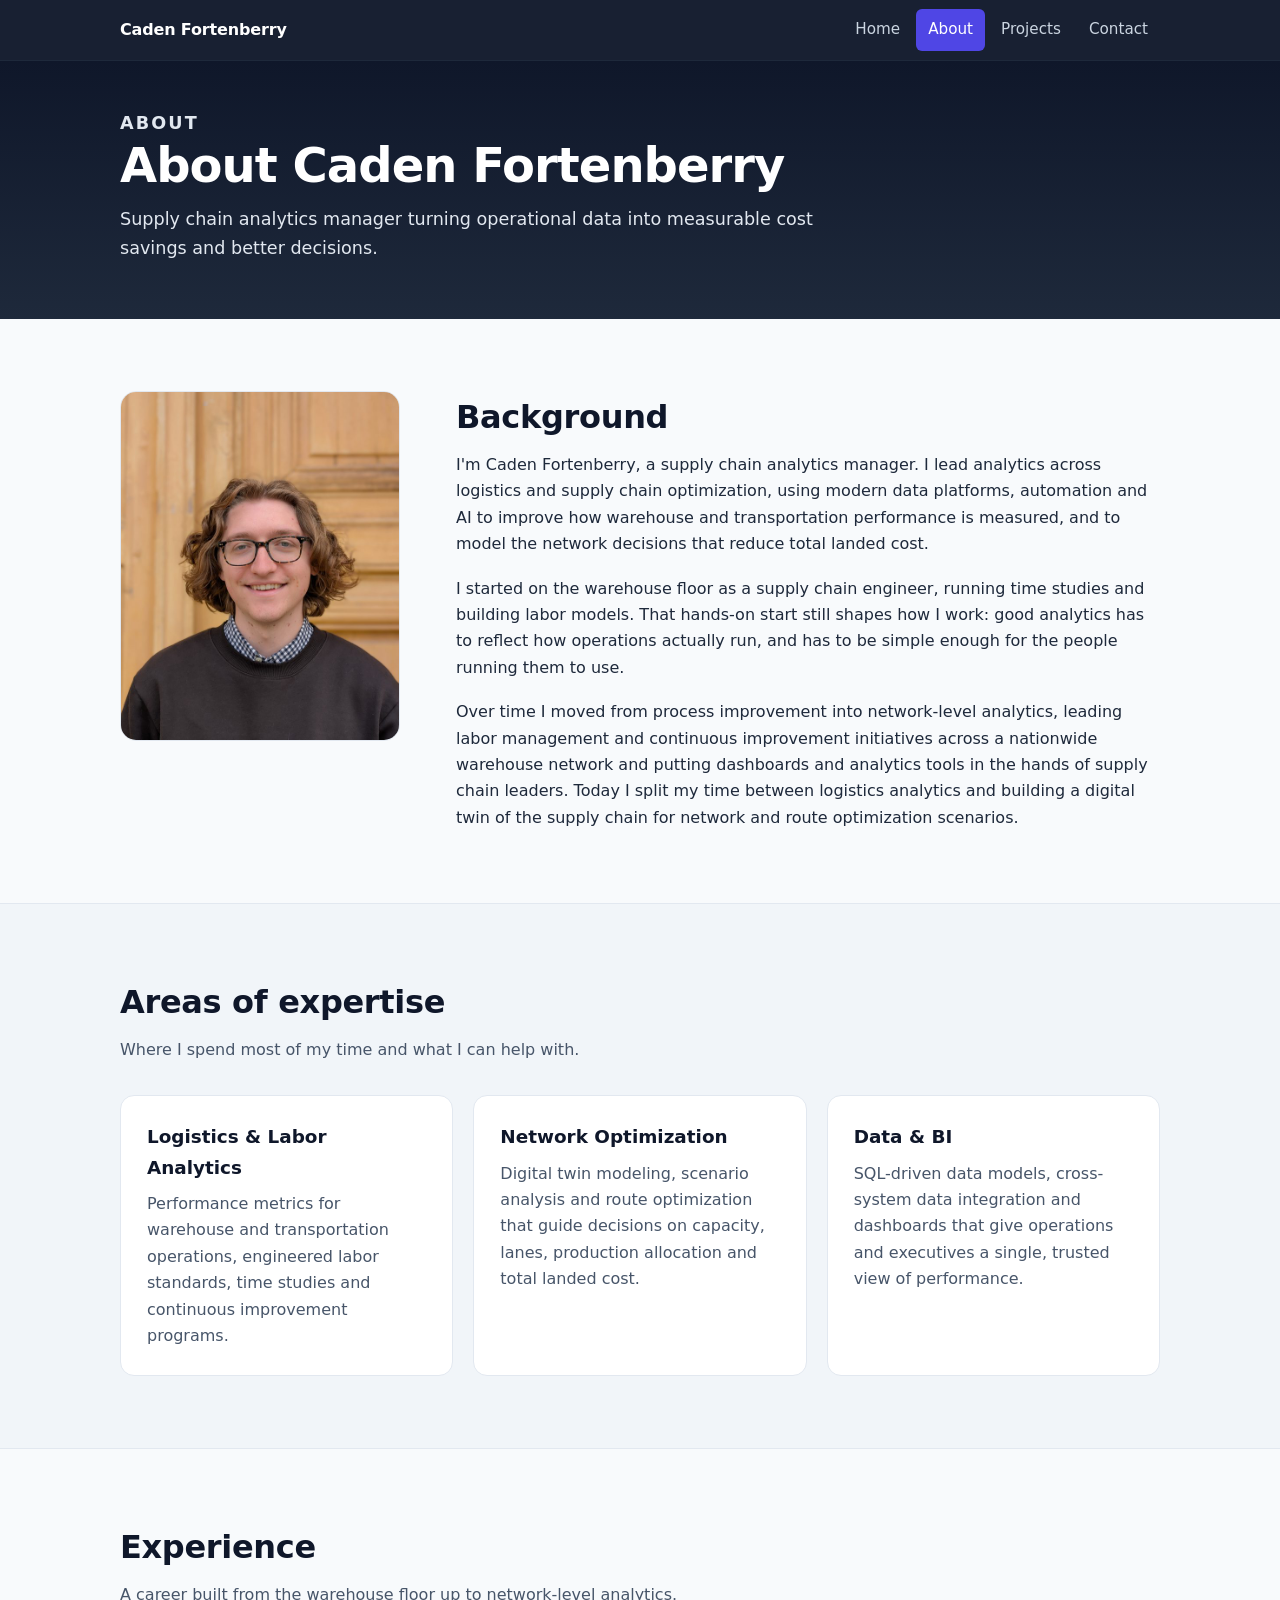
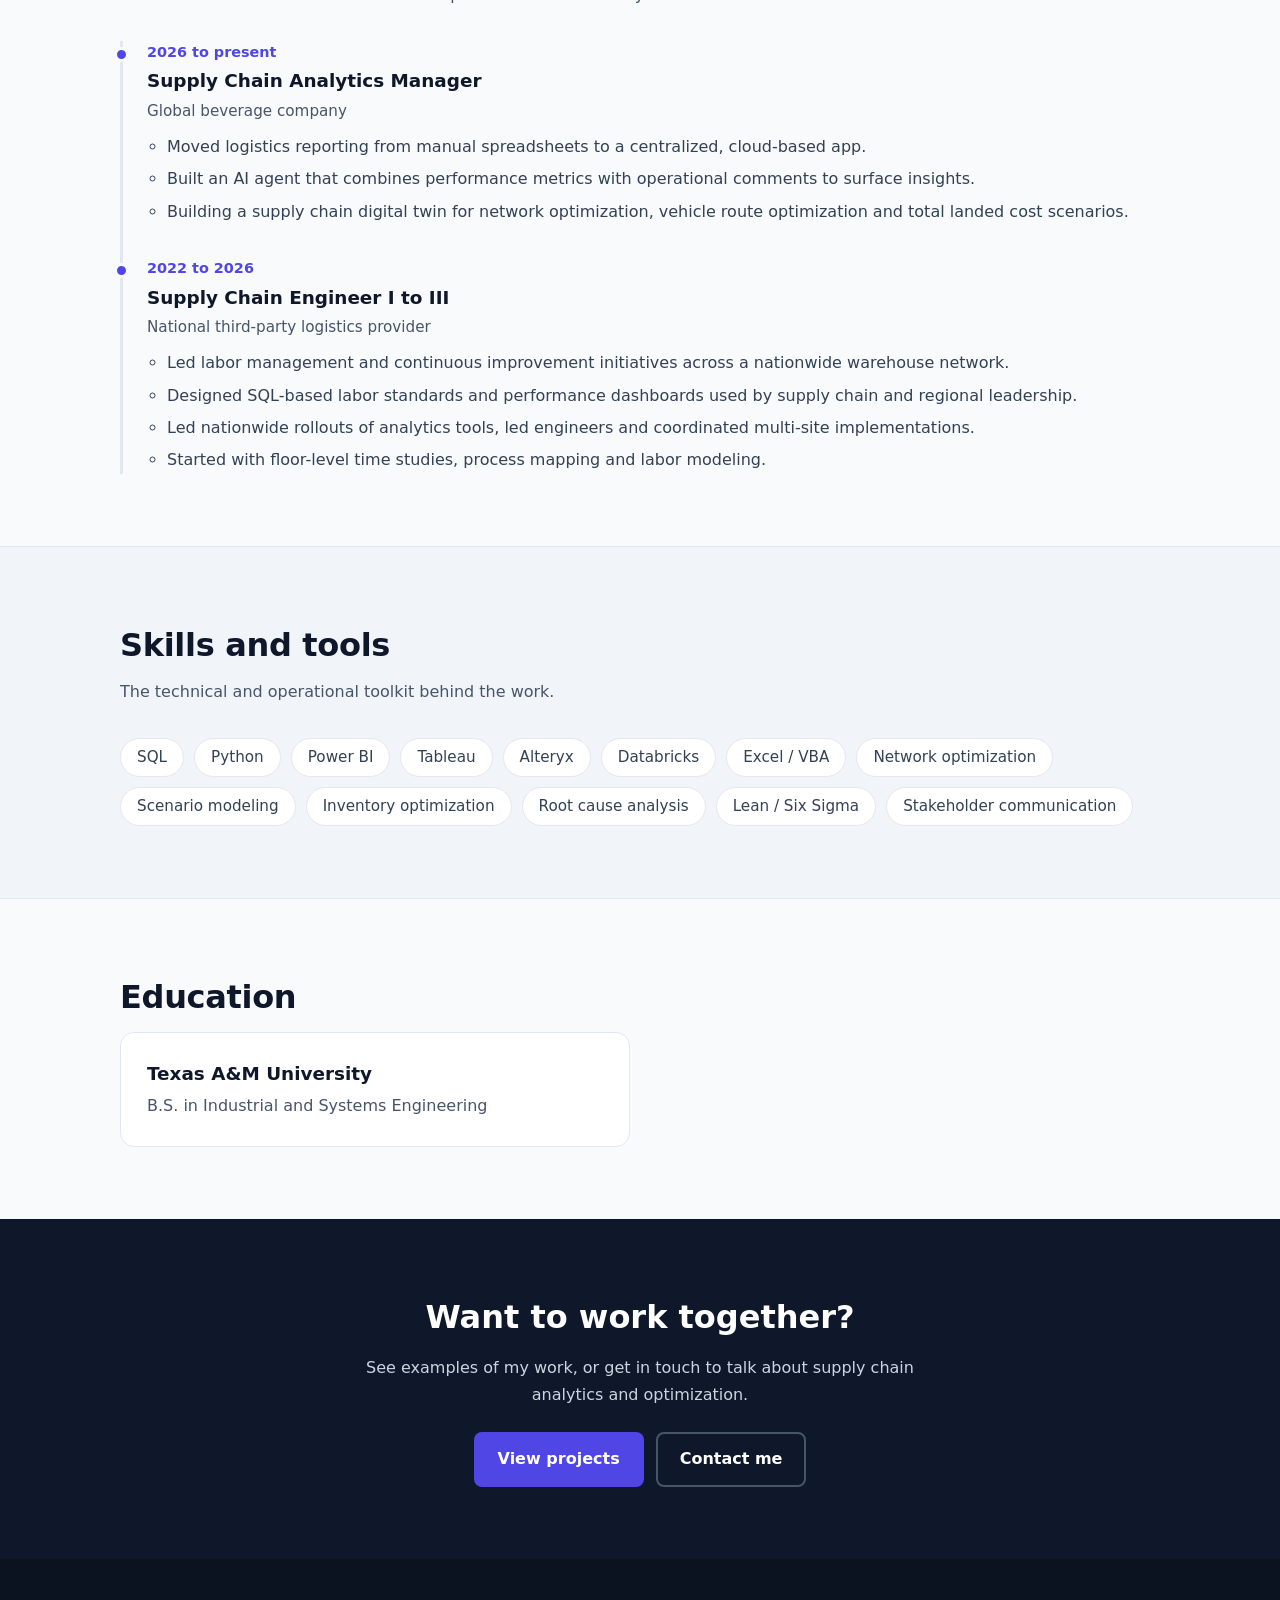
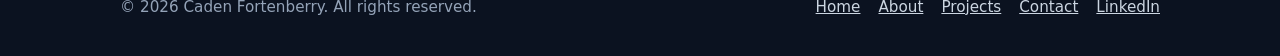
==== about.html @ 0916f723 "add website files" ====
<!DOCTYPE html>
<html lang="en">
<head>
  <meta charset="utf-8">
  <meta name="viewport" content="width=device-width, initial-scale=1">
  <title>About Caden Fortenberry | Supply Chain Analytics</title>
  <meta name="description" content="About Caden Fortenberry: a supply chain analytics manager with experience in logistics analytics, labor management, network optimization and BI dashboarding.">
  <link rel="canonical" href="https://cadenfortenberry.com/about.html">
  <meta name="author" content="Caden Fortenberry">
  <meta name="robots" content="index, follow">
  <meta name="theme-color" content="#0f172a">

  <meta property="og:type" content="profile">
  <meta property="og:site_name" content="Caden Fortenberry">
  <meta property="og:title" content="About Caden Fortenberry | Supply Chain Analytics">
  <meta property="og:description" content="Supply chain analytics manager with experience in logistics analytics, labor management, network optimization and BI dashboarding.">
  <meta property="og:url" content="https://cadenfortenberry.com/about.html">
  <meta property="og:image" content="https://cadenfortenberry.com/images/og-image.jpg">
  <meta property="og:image:width" content="1200">
  <meta property="og:image:height" content="630">
  <meta property="og:image:alt" content="Caden Fortenberry, Supply Chain Analytics">
  <meta property="profile:first_name" content="Caden">
  <meta property="profile:last_name" content="Fortenberry">
  <meta name="twitter:card" content="summary_large_image">
  <meta name="twitter:title" content="About Caden Fortenberry | Supply Chain Analytics">
  <meta name="twitter:description" content="Supply chain analytics manager with experience in logistics analytics, labor management, network optimization and BI dashboarding.">
  <meta name="twitter:image" content="https://cadenfortenberry.com/images/og-image.jpg">

  <link rel="icon" href="data:image/svg+xml,%3Csvg xmlns='http://www.w3.org/2000/svg' viewBox='0 0 64 64'%3E%3Crect width='64' height='64' rx='14' fill='%230f172a'/%3E%3Ctext x='32' y='43' font-family='Arial,sans-serif' font-size='30' font-weight='700' text-anchor='middle' fill='%23a5b4fc'%3ECF%3C/text%3E%3C/svg%3E">
  <link rel="stylesheet" href="styles.css">

  <script type="application/ld+json">
  {
    "@context": "https://schema.org",
    "@graph": [
      {
        "@type": "AboutPage",
        "@id": "https://cadenfortenberry.com/about.html#webpage",
        "url": "https://cadenfortenberry.com/about.html",
        "name": "About Caden Fortenberry | Supply Chain Analytics",
        "mainEntity": { "@id": "https://cadenfortenberry.com/#person" }
      },
      {
        "@type": "Person",
        "@id": "https://cadenfortenberry.com/#person",
        "name": "Caden Fortenberry",
        "url": "https://cadenfortenberry.com/",
        "image": "https://cadenfortenberry.com/images/caden-fortenberry.jpg",
        "jobTitle": "Supply Chain Analytics Manager",
        "description": "Supply chain analytics professional focused on logistics analytics, network optimization and BI dashboarding.",
        "alumniOf": {
          "@type": "CollegeOrUniversity",
          "name": "Texas A&M University"
        },
        "knowsAbout": [
          "Supply Chain Analytics",
          "Network Optimization",
          "Logistics Analytics",
          "Inventory Optimization",
          "Labor Management",
          "Continuous Improvement",
          "SQL",
          "Python",
          "Power BI",
          "Tableau"
        ],
        "sameAs": [
          "https://www.linkedin.com/in/caden-fortenberry"
        ]
      }
    ]
  }
  </script>
</head>
<body>
  <a class="skip-link" href="#main">Skip to main content</a>

  <header class="site-header">
    <div class="container nav">
      <a class="brand" href="index.html">Caden Fortenberry</a>
      <nav aria-label="Main navigation">
        <ul class="nav-links">
          <li><a href="index.html">Home</a></li>
          <li><a href="about.html" aria-current="page">About</a></li>
          <li><a href="projects.html">Projects</a></li>
          <li><a href="contact.html">Contact</a></li>
        </ul>
      </nav>
    </div>
  </header>

  <main id="main">
    <div class="page-hero">
      <div class="container">
        <p class="eyebrow">About</p>
        <h1>About Caden Fortenberry</h1>
        <p>Supply chain analytics manager turning operational data into measurable cost savings and better decisions.</p>
      </div>
    </div>

    <section aria-labelledby="story-heading">
      <div class="container about-grid">
        <img class="about-photo" src="images/caden-fortenberry.jpg" width="640" height="800" alt="Portrait of Caden Fortenberry">
        <div>
          <h2 class="section-title" id="story-heading">Background</h2>
          <div class="prose">
            <p>I'm Caden Fortenberry, a supply chain analytics manager. I lead analytics across logistics and supply chain optimization, using modern data platforms, automation and AI to improve how warehouse and transportation performance is measured, and to model the network decisions that reduce total landed cost.</p>
            <p>I started on the warehouse floor as a supply chain engineer, running time studies and building labor models. That hands-on start still shapes how I work: good analytics has to reflect how operations actually run, and has to be simple enough for the people running them to use.</p>
            <p>Over time I moved from process improvement into network-level analytics, leading labor management and continuous improvement initiatives across a nationwide warehouse network and putting dashboards and analytics tools in the hands of supply chain leaders. Today I split my time between logistics analytics and building a digital twin of the supply chain for network and route optimization scenarios.</p>
          </div>
        </div>
      </div>
    </section>

    <section class="band" aria-labelledby="expertise-heading">
      <div class="container">
        <h2 class="section-title" id="expertise-heading">Areas of expertise</h2>
        <p class="section-intro">Where I spend most of my time and what I can help with.</p>
        <div class="cards">
          <article class="card">
            <h3>Logistics &amp; Labor Analytics</h3>
            <p>Performance metrics for warehouse and transportation operations, engineered labor standards, time studies and continuous improvement programs.</p>
          </article>
          <article class="card">
            <h3>Network Optimization</h3>
            <p>Digital twin modeling, scenario analysis and route optimization that guide decisions on capacity, lanes, production allocation and total landed cost.</p>
          </article>
          <article class="card">
            <h3>Data &amp; BI</h3>
            <p>SQL-driven data models, cross-system data integration and dashboards that give operations and executives a single, trusted view of performance.</p>
          </article>
        </div>
      </div>
    </section>

    <section aria-labelledby="experience-heading">
      <div class="container">
        <h2 class="section-title" id="experience-heading">Experience</h2>
        <p class="section-intro">A career built from the warehouse floor up to network-level analytics.</p>
        <ol class="timeline">
          <li>
            <p class="when">2026 to present</p>
            <h3>Supply Chain Analytics Manager</h3>
            <p class="where">Global beverage company</p>
            <ul>
              <li>Moved logistics reporting from manual spreadsheets to a centralized, cloud-based app.</li>
              <li>Built an AI agent that combines performance metrics with operational comments to surface insights.</li>
              <li>Building a supply chain digital twin for network optimization, vehicle route optimization and total landed cost scenarios.</li>
            </ul>
          </li>
          <li>
            <p class="when">2022 to 2026</p>
            <h3>Supply Chain Engineer I to III</h3>
            <p class="where">National third-party logistics provider</p>
            <ul>
              <li>Led labor management and continuous improvement initiatives across a nationwide warehouse network.</li>
              <li>Designed SQL-based labor standards and performance dashboards used by supply chain and regional leadership.</li>
              <li>Led nationwide rollouts of analytics tools, led engineers and coordinated multi-site implementations.</li>
              <li>Started with floor-level time studies, process mapping and labor modeling.</li>
            </ul>
          </li>
        </ol>
      </div>
    </section>

    <section class="band" aria-labelledby="skills-heading">
      <div class="container">
        <h2 class="section-title" id="skills-heading">Skills and tools</h2>
        <p class="section-intro">The technical and operational toolkit behind the work.</p>
        <ul class="tool-list">
          <li>SQL</li>
          <li>Python</li>
          <li>Power BI</li>
          <li>Tableau</li>
          <li>Alteryx</li>
          <li>Databricks</li>
          <li>Excel / VBA</li>
          <li>Network optimization</li>
          <li>Scenario modeling</li>
          <li>Inventory optimization</li>
          <li>Root cause analysis</li>
          <li>Lean / Six Sigma</li>
          <li>Stakeholder communication</li>
        </ul>
      </div>
    </section>

    <section aria-labelledby="education-heading">
      <div class="container">
        <h2 class="section-title" id="education-heading">Education</h2>
        <div class="two-col">
          <div class="edu">
            <h3>Texas A&amp;M University</h3>
            <p>B.S. in Industrial and Systems Engineering</p>
          </div>
        </div>
      </div>
    </section>

    <section class="cta" aria-labelledby="cta-heading">
      <div class="container">
        <h2 id="cta-heading">Want to work together?</h2>
        <p>See examples of my work, or get in touch to talk about supply chain analytics and optimization.</p>
        <div class="btn-row">
          <a class="btn btn-primary" href="projects.html">View projects</a>
          <a class="btn btn-secondary" href="contact.html">Contact me</a>
        </div>
      </div>
    </section>
  </main>

  <footer class="site-footer">
    <div class="container footer-grid">
      <p class="copyright">&copy; 2026 Caden Fortenberry. All rights reserved.</p>
      <ul class="footer-links">
        <li><a href="index.html">Home</a></li>
        <li><a href="about.html">About</a></li>
        <li><a href="projects.html">Projects</a></li>
        <li><a href="contact.html">Contact</a></li>
        <li><a href="https://www.linkedin.com/in/caden-fortenberry" rel="me noopener" target="_blank">LinkedIn</a></li>
      </ul>
    </div>
  </footer>
</body>
</html>
---- styles.css ----
/* Caden Fortenberry personal website - shared styles for all pages */
:root {
  --slate-950: #0b1220;
  --slate-900: #0f172a;
  --slate-800: #1e293b;
  --slate-700: #334155;
  --slate-600: #475569;
  --slate-300: #cbd5e1;
  --slate-200: #e2e8f0;
  --slate-100: #f1f5f9;
  --slate-50: #f8fafc;
  --indigo-600: #4f46e5;
  --indigo-500: #6366f1;
  --indigo-300: #a5b4fc;
  --max: 1080px;
  --font: Inter, ui-sans-serif, system-ui, -apple-system, "Segoe UI", Roboto, Helvetica, Arial, sans-serif;
}

*, *::before, *::after { box-sizing: border-box; }
html { scroll-behavior: smooth; }
body {
  margin: 0;
  font-family: var(--font);
  color: var(--slate-800);
  background: var(--slate-50);
  line-height: 1.65;
  -webkit-font-smoothing: antialiased;
}
img { max-width: 100%; height: auto; display: block; }
a { color: var(--indigo-600); }
a:hover { color: var(--indigo-500); }
:focus-visible { outline: 3px solid var(--indigo-500); outline-offset: 3px; border-radius: 4px; }

.container { width: 100%; max-width: var(--max); margin: 0 auto; padding: 0 20px; }

.skip-link {
  position: absolute; left: -9999px; top: 8px;
  background: #fff; color: var(--slate-900); padding: 8px 14px; border-radius: 6px; z-index: 100;
}
.skip-link:focus { left: 8px; }

/* Header */
.site-header {
  position: sticky; top: 0; z-index: 50;
  background: rgba(15, 23, 42, 0.96);
  backdrop-filter: blur(8px);
  border-bottom: 1px solid var(--slate-800);
}
.nav { display: flex; align-items: center; justify-content: space-between; gap: 12px; min-height: 60px; flex-wrap: wrap; padding-top: 8px; padding-bottom: 8px; }
.brand { color: #fff; font-weight: 700; text-decoration: none; letter-spacing: -0.01em; }
.brand:hover { color: var(--indigo-300); }
.nav-links { display: flex; gap: 4px; list-style: none; margin: 0; padding: 0; flex-wrap: wrap; }
.nav-links a {
  display: block; padding: 8px 12px; color: var(--slate-300);
  text-decoration: none; font-size: 0.95rem; font-weight: 500; border-radius: 6px;
}
.nav-links a:hover { color: #fff; background: var(--slate-800); }
.nav-links a[aria-current="page"] { color: #fff; background: var(--indigo-600); }

/* Hero */
.hero { background: linear-gradient(180deg, var(--slate-900) 0%, var(--slate-800) 100%); color: #fff; padding: 56px 0 64px; }
.hero-grid { display: grid; gap: 36px; align-items: center; }
.eyebrow { color: var(--indigo-300); font-weight: 600; font-size: 0.85rem; letter-spacing: 0.12em; text-transform: uppercase; margin: 0 0 12px; }
.hero h1 { font-size: clamp(2.2rem, 7vw, 3.6rem); line-height: 1.1; margin: 0 0 8px; letter-spacing: -0.02em; }
.hero h1 .role { display: block; color: var(--indigo-300); font-size: 0.55em; font-weight: 600; margin-top: 10px; letter-spacing: -0.01em; }
.hero p.lead { font-size: 1.1rem; color: var(--slate-200); max-width: 60ch; margin: 18px 0 28px; }
.hero-photo { width: 100%; max-width: 300px; border-radius: 20px; border: 1px solid var(--slate-700); box-shadow: 0 20px 40px rgba(0,0,0,0.35); }

.btn-row { display: flex; gap: 12px; flex-wrap: wrap; }
.btn {
  display: inline-block; padding: 12px 22px; border-radius: 8px; font-weight: 600;
  text-decoration: none; border: 2px solid transparent; font-size: 1rem;
}
.btn-primary { background: var(--indigo-600); color: #fff; }
.btn-primary:hover { background: var(--indigo-500); color: #fff; }
.btn-secondary { border-color: var(--slate-600); color: #fff; }
.btn-secondary:hover { border-color: var(--indigo-300); color: #fff; }

/* Sections */
section { padding: 56px 0; }
.section-title { font-size: clamp(1.5rem, 4vw, 2rem); margin: 0 0 8px; color: var(--slate-900); letter-spacing: -0.01em; }
.section-intro { color: var(--slate-600); max-width: 62ch; margin: 0 0 32px; }

.cards { display: grid; gap: 20px; }
.card { background: #fff; border: 1px solid var(--slate-200); border-radius: 14px; padding: 26px; }
.card .icon {
  width: 44px; height: 44px; border-radius: 10px; background: var(--slate-900);
  color: var(--indigo-300); display: grid; place-items: center; margin-bottom: 16px;
}
.card .icon svg { width: 24px; height: 24px; }
.card h3 { margin: 0 0 8px; font-size: 1.15rem; color: var(--slate-900); }
.card p { margin: 0; color: var(--slate-600); }

.band { background: var(--slate-100); border-top: 1px solid var(--slate-200); border-bottom: 1px solid var(--slate-200); }
.tool-list { display: flex; flex-wrap: wrap; gap: 10px; list-style: none; margin: 0; padding: 0; }
.tool-list li { background: #fff; border: 1px solid var(--slate-200); border-radius: 999px; padding: 6px 16px; font-size: 0.95rem; font-weight: 500; color: var(--slate-700); }

.cta { background: var(--slate-900); color: #fff; text-align: center; }
.cta h2 { margin: 0 0 12px; font-size: clamp(1.5rem, 4vw, 2rem); }
.cta p { color: var(--slate-300); max-width: 56ch; margin: 0 auto 24px; }
.cta .btn-row { justify-content: center; }

/* Footer */
.site-footer { background: var(--slate-950); color: var(--slate-300); padding: 36px 0; font-size: 0.95rem; }
.footer-grid { display: grid; gap: 20px; }
.site-footer a { color: var(--slate-300); }
.site-footer a:hover { color: #fff; }
.footer-links { list-style: none; margin: 0; padding: 0; display: flex; flex-wrap: wrap; gap: 6px 18px; }
.copyright { color: #94a3b8; margin: 0; }

@media (min-width: 720px) {
  .hero { padding: 80px 0 88px; }
  .hero-grid { grid-template-columns: 1.4fr 1fr; gap: 56px; }
  .hero-photo { justify-self: end; max-width: 340px; }
  .cards { grid-template-columns: repeat(3, 1fr); }
  .footer-grid { grid-template-columns: 1fr auto; align-items: center; }
  section { padding: 72px 0; }
}

@media (prefers-reduced-motion: reduce) { html { scroll-behavior: auto; } }

/* About page */
.page-hero { background: linear-gradient(180deg, var(--slate-900) 0%, var(--slate-800) 100%); color: #fff; padding: 48px 0 56px; }
.page-hero h1 { font-size: clamp(2rem, 6vw, 3rem); line-height: 1.15; margin: 0 0 12px; letter-spacing: -0.02em; }
.page-hero p { color: var(--slate-200); max-width: 62ch; margin: 0; font-size: 1.1rem; }

.about-grid { display: grid; gap: 32px; }
.about-photo { width: 100%; max-width: 280px; border-radius: 16px; border: 1px solid var(--slate-200); }
.prose p { margin: 0 0 18px; max-width: 68ch; }
.prose p:last-child { margin-bottom: 0; }

.timeline { list-style: none; margin: 0; padding: 0; border-left: 3px solid var(--slate-200); }
.timeline li { position: relative; padding: 0 0 32px 24px; }
.timeline li:last-child { padding-bottom: 0; }
.timeline li::before {
  content: ""; position: absolute; left: -9px; top: 6px; width: 15px; height: 15px;
  border-radius: 50%; background: var(--indigo-600); border: 3px solid var(--slate-50);
}
.timeline .when { color: var(--indigo-600); font-weight: 600; font-size: 0.9rem; margin: 0 0 2px; }
.timeline h3 { margin: 0 0 2px; font-size: 1.15rem; color: var(--slate-900); }
.timeline .where { color: var(--slate-600); margin: 0 0 10px; font-size: 0.95rem; }
.timeline ul { margin: 0; padding-left: 20px; color: var(--slate-700); }
.timeline ul li { padding: 0 0 6px 0; position: static; }
.timeline ul li::before { content: none; }

.two-col { display: grid; gap: 20px; }
.edu { background: #fff; border: 1px solid var(--slate-200); border-radius: 14px; padding: 26px; }
.edu h3 { margin: 0 0 4px; color: var(--slate-900); font-size: 1.15rem; }
.edu p { margin: 0; color: var(--slate-600); }

@media (min-width: 720px) {
  .about-grid { grid-template-columns: 280px 1fr; gap: 56px; align-items: start; }
  .two-col { grid-template-columns: 1fr 1fr; }
}

/* Contact page */
.contact-grid { display: grid; gap: 32px; }
.contact-form { background: #fff; border: 1px solid var(--slate-200); border-radius: 14px; padding: 26px; }
.field { margin-bottom: 18px; }
.field label { display: block; font-weight: 600; color: var(--slate-900); margin-bottom: 6px; font-size: 0.95rem; }
.field input, .field textarea {
  width: 100%; font: inherit; color: var(--slate-900); background: var(--slate-50);
  border: 1px solid var(--slate-300); border-radius: 8px; padding: 12px 14px;
}
.field textarea { min-height: 160px; resize: vertical; }
.field input:focus, .field textarea:focus { outline: 3px solid var(--indigo-500); outline-offset: 1px; border-color: var(--indigo-500); }
.contact-form button.btn { cursor: pointer; font-family: inherit; }
.contact-form button[disabled] { opacity: 0.6; cursor: wait; }
.honeypot { position: absolute; left: -9999px; height: 0; width: 0; overflow: hidden; }
.form-status { margin: 16px 0 0; font-weight: 500; min-height: 1.5em; }
.form-status.ok { color: #047857; }
.form-status.err { color: #b91c1c; }
.contact-side .card { margin-bottom: 20px; }
.contact-side .card:last-child { margin-bottom: 0; }
.contact-side a { font-weight: 600; word-break: break-word; }

@media (min-width: 720px) {
  .contact-grid { grid-template-columns: 1.4fr 1fr; gap: 40px; align-items: start; }
}
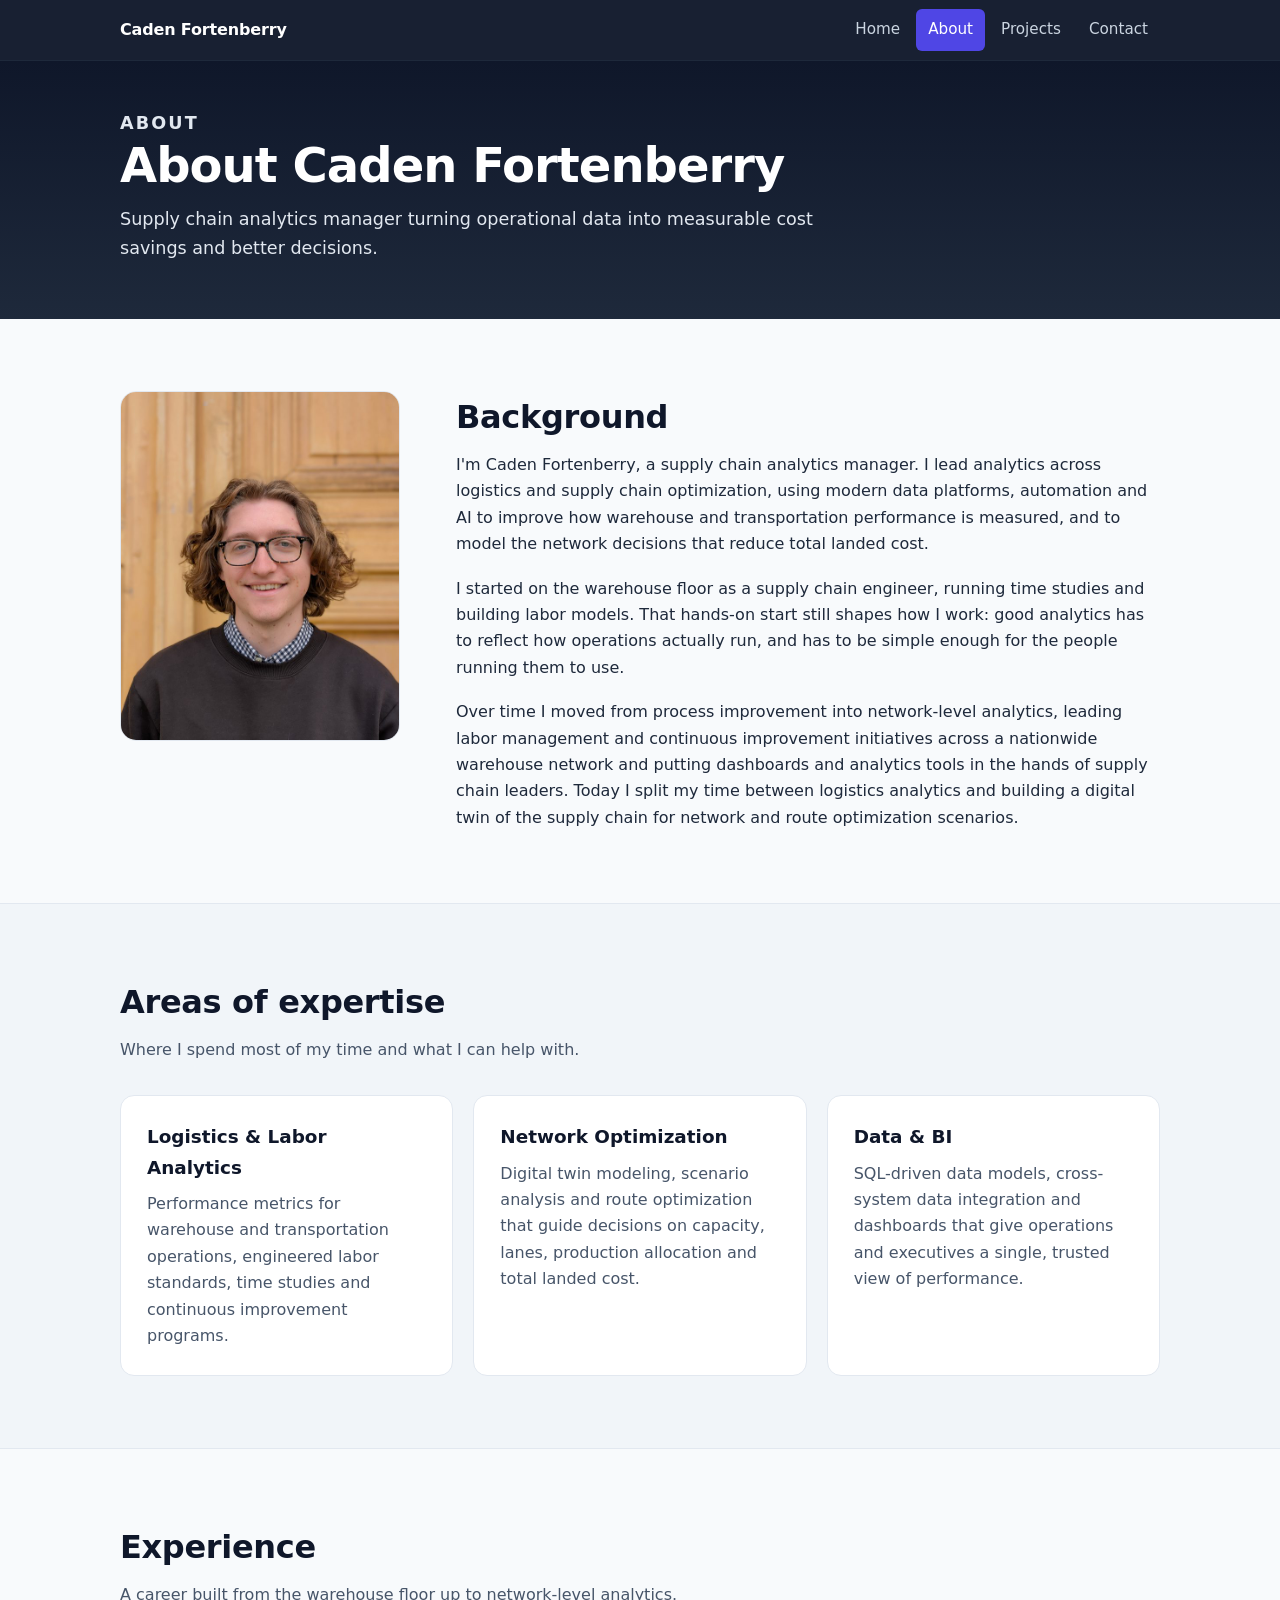
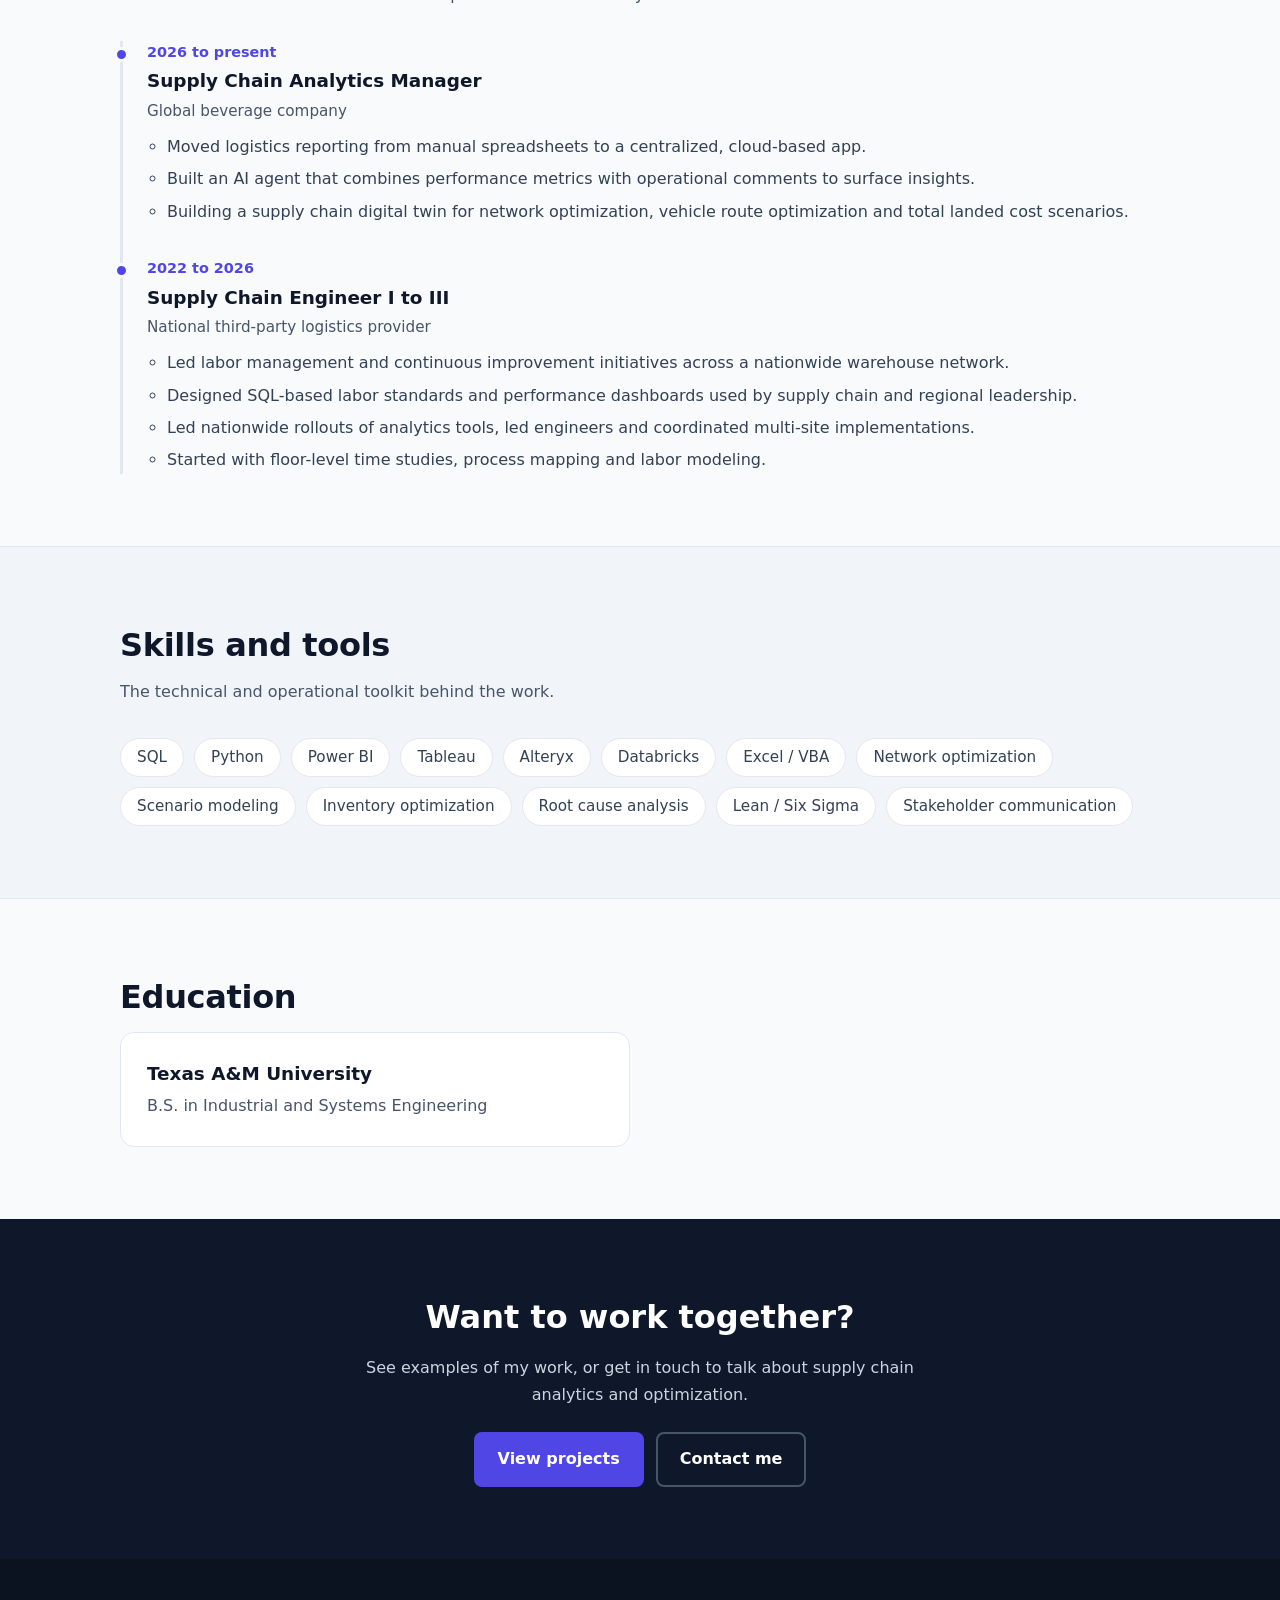
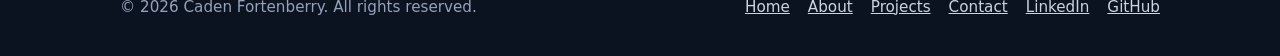
==== commit 780f4f08: "favicon/metadata update" ====
--- a/about.html
+++ b/about.html
@@ -4,7 +4,7 @@
   <meta charset="utf-8">
   <meta name="viewport" content="width=device-width, initial-scale=1">
   <title>About Caden Fortenberry | Supply Chain Analytics</title>
-  <meta name="description" content="About Caden Fortenberry: a supply chain analytics manager with experience in logistics analytics, labor management, network optimization and BI dashboarding.">
+  <meta name="description" content="About Caden Fortenberry: a supply chain analytics manager with experience in logistics analytics, labor management and network optimization.">
   <link rel="canonical" href="https://cadenfortenberry.com/about.html">
   <meta name="author" content="Caden Fortenberry">
   <meta name="robots" content="index, follow">
@@ -26,7 +26,10 @@
   <meta name="twitter:description" content="Supply chain analytics manager with experience in logistics analytics, labor management, network optimization and BI dashboarding.">
   <meta name="twitter:image" content="https://cadenfortenberry.com/images/og-image.jpg">
 
-  <link rel="icon" href="data:image/svg+xml,%3Csvg xmlns='http://www.w3.org/2000/svg' viewBox='0 0 64 64'%3E%3Crect width='64' height='64' rx='14' fill='%230f172a'/%3E%3Ctext x='32' y='43' font-family='Arial,sans-serif' font-size='30' font-weight='700' text-anchor='middle' fill='%23a5b4fc'%3ECF%3C/text%3E%3C/svg%3E">
+  <link rel="icon" href="/favicon.ico" sizes="48x48">
+  <link rel="icon" href="/favicon.svg" type="image/svg+xml">
+  <link rel="icon" href="/favicon-96x96.png" type="image/png" sizes="96x96">
+  <link rel="apple-touch-icon" href="/apple-touch-icon.png">
   <link rel="stylesheet" href="styles.css">
 
   <script type="application/ld+json">
@@ -47,7 +50,7 @@
         "url": "https://cadenfortenberry.com/",
         "image": "https://cadenfortenberry.com/images/caden-fortenberry.jpg",
         "jobTitle": "Supply Chain Analytics Manager",
-        "description": "Supply chain analytics professional focused on logistics analytics, network optimization and BI dashboarding.",
+        "description": "Supply chain analytics manager who turns supply chain data into measurable cost savings and better decisions across logistics analytics and network optimization.",
         "alumniOf": {
           "@type": "CollegeOrUniversity",
           "name": "Texas A&M University"
@@ -65,7 +68,9 @@
           "Tableau"
         ],
         "sameAs": [
-          "https://www.linkedin.com/in/caden-fortenberry"
+          "https://www.linkedin.com/in/caden-fortenberry",
+          "https://github.com/cadenfortenberry",
+          "https://www.pinterest.com/cadenfortenberry/"
         ]
       }
     ]
@@ -218,6 +223,7 @@
         <li><a href="projects.html">Projects</a></li>
         <li><a href="contact.html">Contact</a></li>
         <li><a href="https://www.linkedin.com/in/caden-fortenberry" rel="me noopener" target="_blank">LinkedIn</a></li>
+        <li><a href="https://github.com/cadenfortenberry" rel="me noopener" target="_blank">GitHub</a></li>
       </ul>
     </div>
   </footer>
--- a/styles.css
+++ b/styles.css
@@ -177,3 +177,41 @@
 @media (min-width: 720px) {
   .contact-grid { grid-template-columns: 1.4fr 1fr; gap: 40px; align-items: start; }
 }
+
+/* Projects page */
+.btn-outline { border-color: var(--slate-300); color: var(--slate-800); background: #fff; }
+.btn-outline:hover { border-color: var(--indigo-600); color: var(--indigo-600); }
+.case-meta { display: flex; flex-wrap: wrap; gap: 8px; margin: 16px 0 0; padding: 0; list-style: none; }
+.case-meta li { background: var(--slate-800); color: var(--slate-200); border: 1px solid var(--slate-700); border-radius: 999px; padding: 4px 14px; font-size: 0.85rem; }
+
+.stats { display: grid; gap: 16px; margin: 0 0 8px; }
+.stat { background: #fff; border: 1px solid var(--slate-200); border-radius: 14px; padding: 22px; }
+.stat .num { display: block; font-size: 2rem; font-weight: 700; color: var(--indigo-600); line-height: 1.1; letter-spacing: -0.02em; }
+.stat .label { display: block; margin-top: 6px; color: var(--slate-600); font-size: 0.95rem; }
+
+.case-block { max-width: 70ch; }
+.case-block h3 { margin: 28px 0 8px; color: var(--slate-900); font-size: 1.2rem; }
+.case-block h3:first-child { margin-top: 0; }
+.case-block p, .case-block li { color: var(--slate-700); }
+.case-block ul { padding-left: 20px; margin: 0 0 16px; }
+.case-block li { margin-bottom: 6px; }
+
+figure { margin: 0; }
+figure img { width: 100%; border: 1px solid var(--slate-200); border-radius: 12px; background: #fff; }
+figcaption { color: var(--slate-600); font-size: 0.9rem; margin-top: 8px; }
+.figure-grid { display: grid; gap: 24px; margin: 24px 0; }
+.note { background: var(--slate-100); border-left: 4px solid var(--indigo-600); border-radius: 8px; padding: 14px 18px; color: var(--slate-700); font-size: 0.95rem; max-width: 70ch; }
+
+@media (min-width: 720px) {
+  .stats { grid-template-columns: repeat(3, 1fr); }
+  .figure-grid.two { grid-template-columns: 1fr 1fr; }
+}
+
+/* Scenario table */
+.table-wrap { overflow-x: auto; margin: 24px 0; border: 1px solid var(--slate-200); border-radius: 12px; background: #fff; }
+table.scenarios { width: 100%; border-collapse: collapse; font-size: 0.95rem; min-width: 560px; }
+table.scenarios caption { text-align: left; padding: 14px 16px 0; color: var(--slate-600); font-size: 0.9rem; }
+table.scenarios th, table.scenarios td { padding: 12px 16px; text-align: left; border-bottom: 1px solid var(--slate-200); }
+table.scenarios th { color: var(--slate-900); font-weight: 600; background: var(--slate-50); }
+table.scenarios tr:last-child td { border-bottom: 0; }
+table.scenarios tr.highlight td { background: #eef2ff; font-weight: 600; color: var(--slate-900); }
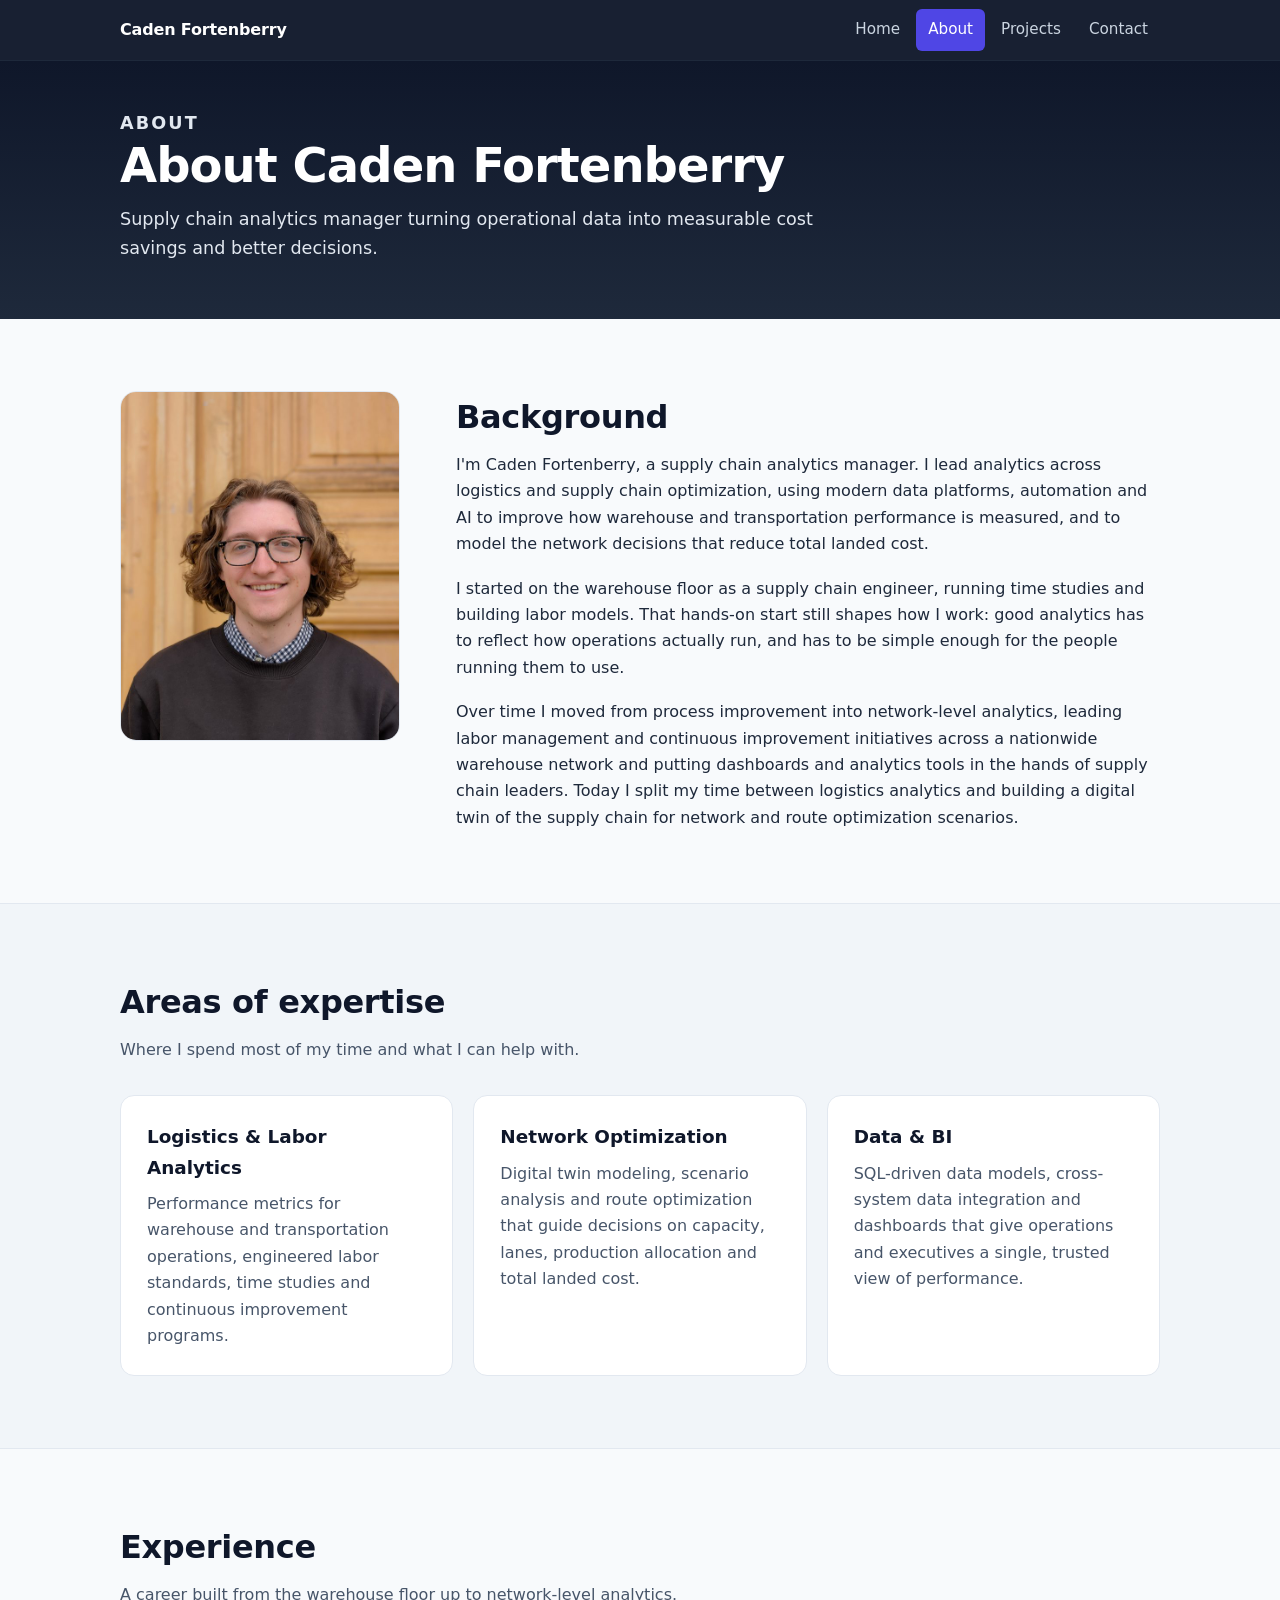
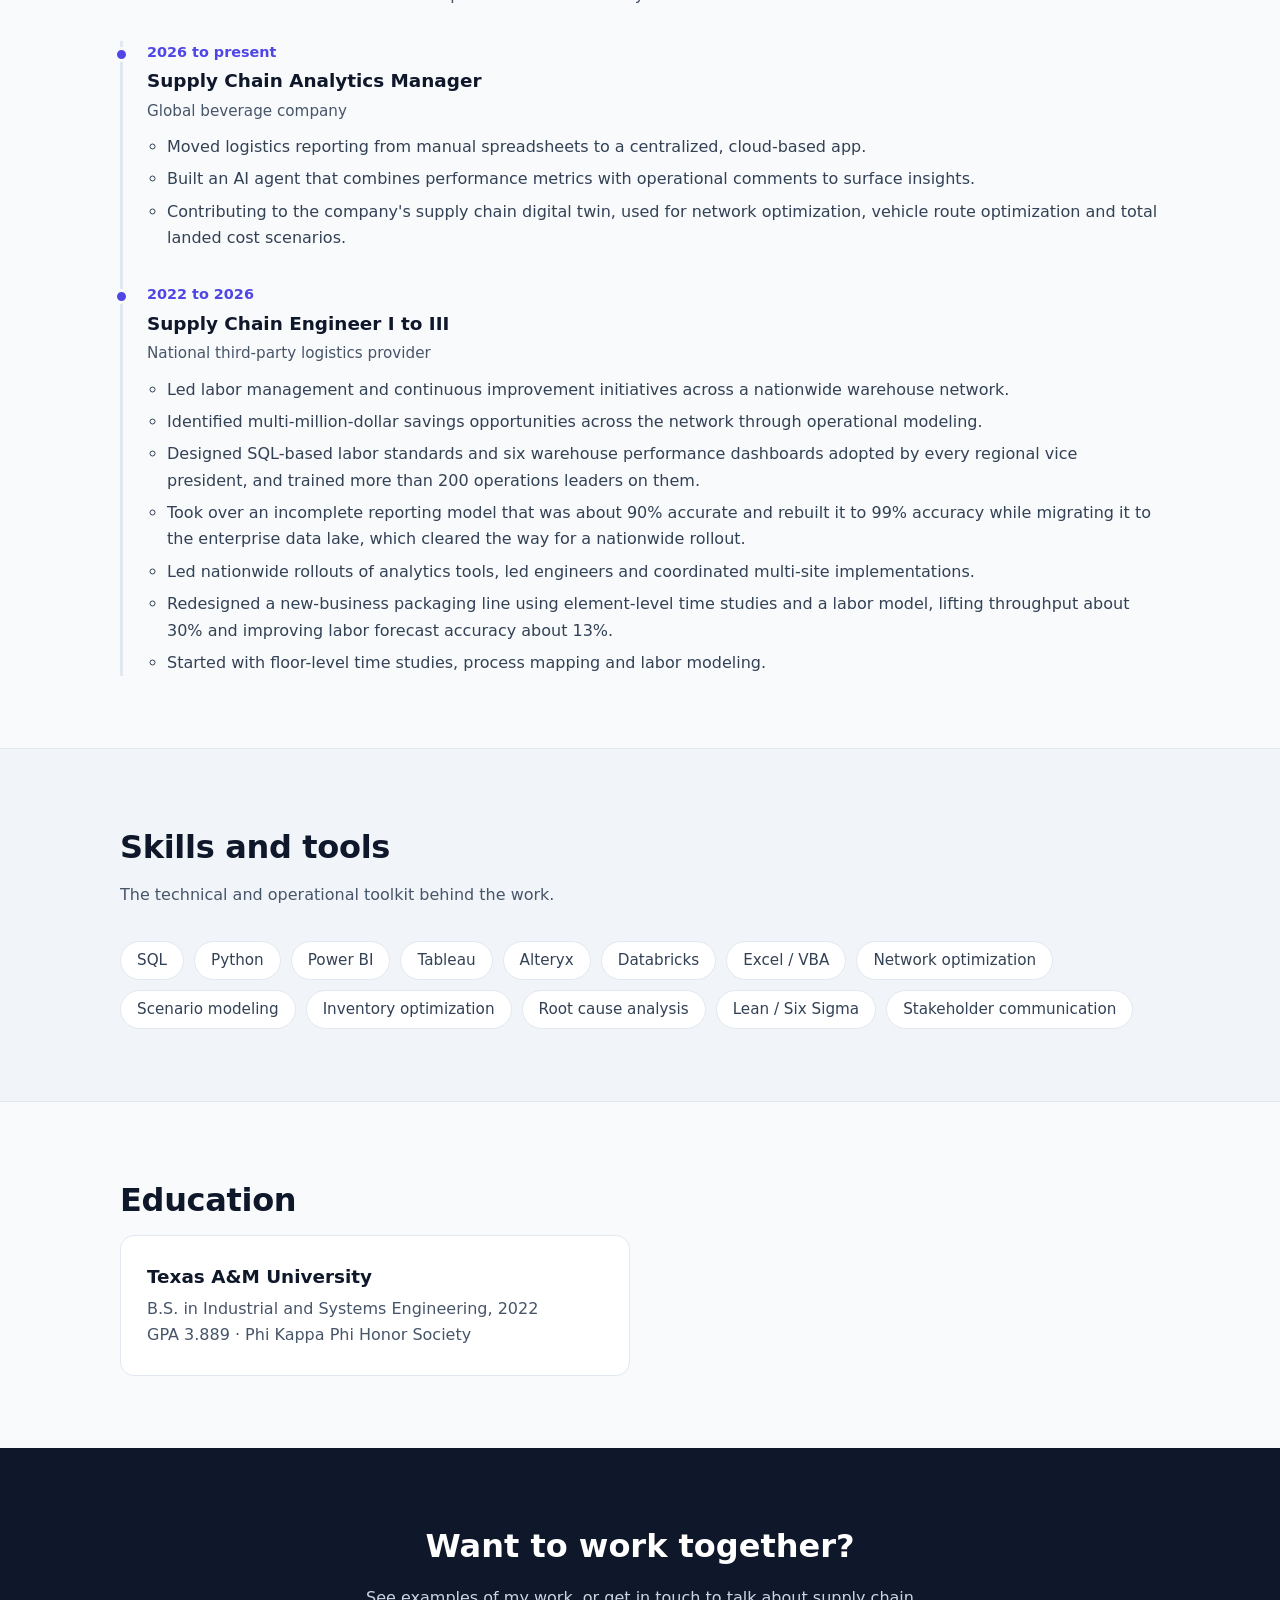
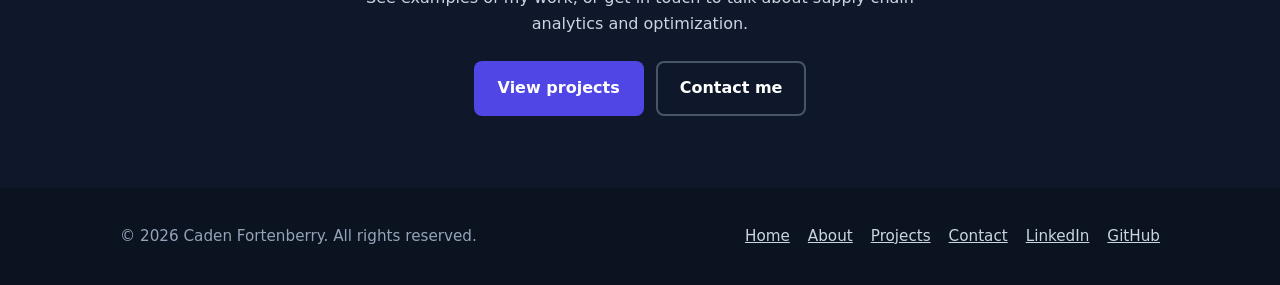
==== commit ef9610b4: "Optimization map update, small results updates" ====
--- a/about.html
+++ b/about.html
@@ -37,10 +37,12 @@
     "@context": "https://schema.org",
     "@graph": [
       {
-        "@type": "AboutPage",
+        "@type": "ProfilePage",
         "@id": "https://cadenfortenberry.com/about.html#webpage",
         "url": "https://cadenfortenberry.com/about.html",
         "name": "About Caden Fortenberry | Supply Chain Analytics",
+        "dateModified": "2026-10-24",
+        "isPartOf": { "@id": "https://cadenfortenberry.com/#website" },
         "mainEntity": { "@id": "https://cadenfortenberry.com/#person" }
       },
       {
@@ -69,8 +71,7 @@
         ],
         "sameAs": [
           "https://www.linkedin.com/in/caden-fortenberry",
-          "https://github.com/cadenfortenberry",
-          "https://www.pinterest.com/cadenfortenberry/"
+          "https://github.com/cadenfortenberry"
         ]
       }
     ]
@@ -150,7 +151,7 @@
             <ul>
               <li>Moved logistics reporting from manual spreadsheets to a centralized, cloud-based app.</li>
               <li>Built an AI agent that combines performance metrics with operational comments to surface insights.</li>
-              <li>Building a supply chain digital twin for network optimization, vehicle route optimization and total landed cost scenarios.</li>
+              <li>Contributing to the company's supply chain digital twin, used for network optimization, vehicle route optimization and total landed cost scenarios.</li>
             </ul>
           </li>
           <li>
@@ -159,8 +160,11 @@
             <p class="where">National third-party logistics provider</p>
             <ul>
               <li>Led labor management and continuous improvement initiatives across a nationwide warehouse network.</li>
-              <li>Designed SQL-based labor standards and performance dashboards used by supply chain and regional leadership.</li>
+              <li>Identified multi-million-dollar savings opportunities across the network through operational modeling.</li>
+              <li>Designed SQL-based labor standards and six warehouse performance dashboards adopted by every regional vice president, and trained more than 200 operations leaders on them.</li>
+              <li>Took over an incomplete reporting model that was about 90% accurate and rebuilt it to 99% accuracy while migrating it to the enterprise data lake, which cleared the way for a nationwide rollout.</li>
               <li>Led nationwide rollouts of analytics tools, led engineers and coordinated multi-site implementations.</li>
+              <li>Redesigned a new-business packaging line using element-level time studies and a labor model, lifting throughput about 30% and improving labor forecast accuracy about 13%.</li>
               <li>Started with floor-level time studies, process mapping and labor modeling.</li>
             </ul>
           </li>
@@ -196,7 +200,8 @@
         <div class="two-col">
           <div class="edu">
             <h3>Texas A&amp;M University</h3>
-            <p>B.S. in Industrial and Systems Engineering</p>
+            <p>B.S. in Industrial and Systems Engineering, 2022</p>
+            <p>GPA 3.889 &middot; Phi Kappa Phi Honor Society</p>
           </div>
         </div>
       </div>
--- a/styles.css
+++ b/styles.css
@@ -215,3 +215,62 @@
 table.scenarios th { color: var(--slate-900); font-weight: 600; background: var(--slate-50); }
 table.scenarios tr:last-child td { border-bottom: 0; }
 table.scenarios tr.highlight td { background: #eef2ff; font-weight: 600; color: var(--slate-900); }
+
+/* ===== Network map (projects page, js/network-map.js) ===== */
+.netmap { --nm-amber: #b45309; position: relative; margin: 24px 0; max-width: 100%; }
+.netmap-bar { display: flex; flex-wrap: wrap; align-items: center; gap: 12px 24px; margin-bottom: 14px; }
+.netmap-toggle { display: inline-flex; border: 2px solid var(--indigo-600); border-radius: 999px; overflow: hidden; background: #fff; }
+.netmap-btn {
+  font: inherit; font-weight: 600; font-size: 0.95rem; color: var(--indigo-600); background: #fff;
+  border: 0; padding: 9px 20px; min-height: 44px; cursor: pointer;
+}
+.netmap-btn[aria-pressed="true"] { background: var(--indigo-600); color: #fff; }
+.netmap-btn:not([aria-pressed="true"]):hover { background: #eef2ff; }
+.netmap-btn:focus-visible { outline-offset: -3px; }
+.netmap-kpis { display: flex; flex-wrap: wrap; gap: 6px 22px; margin: 0; }
+.netmap-kpis div { min-width: 0; }
+.netmap-kpis dt { font-size: 0.75rem; color: var(--slate-600); text-transform: uppercase; letter-spacing: 0.06em; }
+.netmap-kpis dd { margin: 0; font-weight: 700; color: var(--slate-900); font-size: 1.05rem; }
+.netmap-stage {
+  position: relative; background: var(--slate-100); border: 1px solid var(--slate-200);
+  border-radius: 12px; overflow: hidden; text-align: center; line-height: 0;
+}
+.netmap-stage svg { display: block; width: 100%; height: auto; max-height: 420px; margin: 0 auto; touch-action: manipulation; }
+.nm-land { fill: #fff; stroke: var(--slate-300); stroke-width: 1.5; stroke-linejoin: round; }
+.nm-hit { fill: transparent; }
+.nm-dot, .nm-cust-key { fill: var(--slate-600); fill-opacity: 0.55; stroke: #fff; stroke-width: 1; }
+.nm-dc .nm-dot, .netmap-legend .nm-dot { fill: var(--indigo-600); fill-opacity: 1; stroke: #fff; stroke-width: 2.5; transition: r 0.3s, fill 0.3s, opacity 0.3s; }
+.nm-dc.is-closed .nm-dot, .netmap-legend .is-closed .nm-dot {
+  fill: #fff; fill-opacity: 0.9; stroke: var(--slate-600); stroke-width: 2; stroke-dasharray: 3 3; opacity: 0.55;
+}
+.nm-plant-shape { fill: var(--nm-amber); stroke: #fff; stroke-width: 1.8; stroke-linejoin: round; }
+.nm-stem { stroke: var(--nm-amber); stroke-width: 2; stroke-linecap: round; }
+.nm-flow { fill: none; stroke-linecap: round; }
+.nm-flow.nm-inbound { stroke: var(--nm-amber); stroke-opacity: 0.8; }
+.nm-flow.nm-outbound { stroke: var(--indigo-500); stroke-opacity: 0.55; }
+.nm-label { font: 600 13px var(--font); fill: var(--slate-900); paint-order: stroke; stroke: #fff; stroke-width: 3px; stroke-linejoin: round; pointer-events: none; transition: opacity 0.3s; }
+.nm-label.is-closed { opacity: 0; }
+.nm-dc, .nm-plant, .nm-cust { cursor: pointer; outline: none; }
+.nm-dc:focus-visible .nm-dot { stroke: var(--slate-900); }
+.nm-dc:focus-visible .nm-hit, .nm-plant:focus-visible .nm-hit { stroke: var(--indigo-500); stroke-width: 3; }
+.nm-plant:focus-visible .nm-plant-shape { stroke: var(--slate-900); stroke-width: 2.5; }
+.netmap-tip {
+  position: absolute; z-index: 5; transform: translate(-50%, -100%); pointer-events: none;
+  background: var(--slate-900); color: #fff; border-radius: 8px; padding: 8px 12px;
+  font-size: 0.85rem; line-height: 1.4; max-width: 240px; text-align: left; box-shadow: 0 6px 18px rgba(15, 23, 42, 0.3);
+}
+.netmap-tip.is-below { transform: translate(-50%, 0); }
+.netmap-tip[hidden] { display: none; }
+.netmap-tip strong, .netmap-tip span { display: block; }
+.netmap-tip span { color: var(--slate-200); }
+.netmap-legend { display: flex; flex-wrap: wrap; gap: 8px 18px; list-style: none; margin: 12px 0 0; padding: 0; font-size: 0.85rem; color: var(--slate-700); }
+.netmap-legend li { display: inline-flex; align-items: center; gap: 6px; }
+.netmap-legend svg { flex: none; overflow: visible; }
+.netmap-sr { position: absolute; width: 1px; height: 1px; margin: -1px; padding: 0; overflow: hidden; clip: rect(0 0 0 0); white-space: nowrap; border: 0; }
+@media (max-width: 560px) {
+  .nm-label { display: none; }
+  .netmap-kpis { gap: 6px 16px; }
+}
+@media (prefers-reduced-motion: reduce) {
+  .nm-dc .nm-dot, .nm-label, .netmap-legend .nm-dot { transition: none; }
+}
